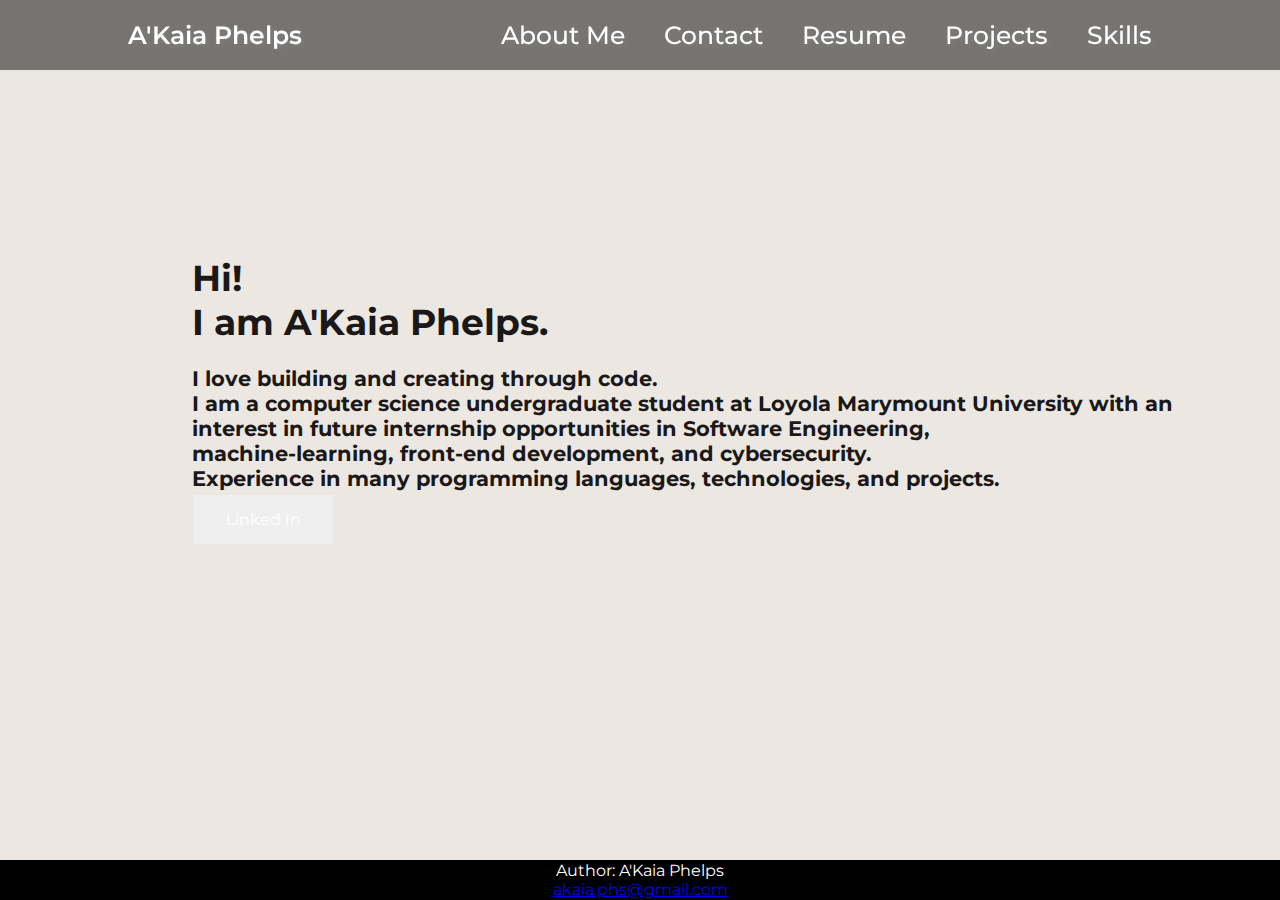
==== index.html @ 72ae5f8c "skillshtml" ====
<!DOCTYPE html>
<html>

<head>
  <meta charset="utf-8">
  <meta name="viewport" content="width=device-width">
  <title>A'Kaia Phelps</title>
  <link href="style.css" rel="stylesheet" type="text/css" />
  <link rel="preconnect" href="https://fonts.googleapis.com">
  <link rel="preconnect" href="https://fonts.gstatic.com" crossorigin>
  <link href="https://fonts.googleapis.com/css2?family=Montserrat:ital,wght@0,100;1,200;1,500;1,900&display=swap"
    rel="stylesheet">

<body>
  <header class="header">
    <a href="index.html" class="logo">A'Kaia Phelps</a>

 
    <nav class="navbar">
      <a href="aboutme.html">About Me</a>
      <a href="contact.html">Contact</a>
      <a href="https://drive.google.com/file/d/1KtLiSH5yRoq--skea6biXR-qxb8FHlxN/view?usp=sharing">Resume</a>
      <a href="projects.html">Projects</a>
      <a href="skills.html">Skills</a>
    </nav>
  </header>
  <section class="home">
    <div class="home-content">
      <div class="welcome">
        <h1>Hi!</h1>
      </div>
      <div class="welcome-content"></div>
      <h1>I am A'Kaia Phelps.</h1>
      <br>
      <h3>I love building and creating through code. </h3>

      <h3>I am a computer science undergraduate student at Loyola Marymount University with an<br>
        interest in future internship opportunities in Software Engineering, <br> machine-learning,
        front-end development, and cybersecurity.<br> Experience in many programming languages, technologies, and
        projects.
      </h3>
      <button class="button button1" onclick="window.open('https://drive.google.com/file/d/1KtLiSH5yRoq--skea6biXR-qxb8FHlxN/view?usp=sharing')">
        Linked In
      </button>
    </div>
  </section>

  <footer class="footer">
    <p>Author: A'Kaia Phelps</p>

  </body>
    <p><a href="mailto:hege@example.com">akaia.phs@gmail.com</a></p>
  </footer>




  <script src="script.js"></script>



</html>
---- style.css ----
* {
    margin: 0;
    padding: 0;
    box-sizing: border-box;
    font-family: 'Montserrat', sans-serif;
    ;
}

body {
    background-color: #ece7e1;
    color: #1a1818;
    ;
}

.header {
    position: fixed;
    top: 0;
    left: 0;
    width: 100%;
    padding: 20px 10%;
    background: rgba(0, 0, 0, 0.5);
    display: flex;
    justify-content: space-between;
    align-items: center;
    z-index: 100;
}

.logo {
    text-shadow: 2px 2px 5px gray;
    position: relative;
    font-size: 25px;
    color: #fff;
    text-decoration: none;
    font-weight: 600;
}

.navbar a {
    text-shadow: 2px 2px 5px gray;
    display: inline-block;
    font-size: 25px;
    color: #fff;
    text-decoration: none;
    font-weight: 500;
    margin-left: 35px;
    transition: .3s;
}

.navbar a:hover {
    color: rgb(33, 218, 144);
}

.home {
    /*align-items: stretch;*/
    position: relative;
    margin-left: 15%;
    margin-top: 20%;
    font-size: large;
    justify-content: space-between;
    font-family: 'Montserrat', sans-serif;
}

.welcome {
    font-family: 'Montserrat', 'Black 900 Italic' sans-serif;
}
.button {
    border: none;
    color: white;
    padding: 15px 32px;
    text-align: center;
    text-decoration: none;
    display: inline-block;
    font-size: 16px;
    margin: 4px 2px;
    cursor: pointer;
  }

  .footer {
    position: fixed;
    bottom: 0;
    width: 100%;
    background-color: black;
    color: white;
    text-align: center;
    padding: 1px;
  }

.contact-me {
        padding: 20px;
        max-width: 600px;
        margin: 0 auto;
      }
      
      .contact-me h2 {
        margin-bottom: 10px;
        text-align: center;
      }
      
      .contact-me form {
        display: flex;
        flex-direction: column;
      }
      
      .contact-me label {
        margin: 8px 0 4px;
      }
      
      .contact-me input,
      .contact-me textarea {
        padding: 8px;
        margin-bottom: 12px;
        border: 1px solid #ccc;
      }
      
      .contact-me button {
        padding: 10px;
        background-color: #2F4F4F;
        color: #fff;
        border: none;
        cursor: pointer;
        width: 100px;
      }
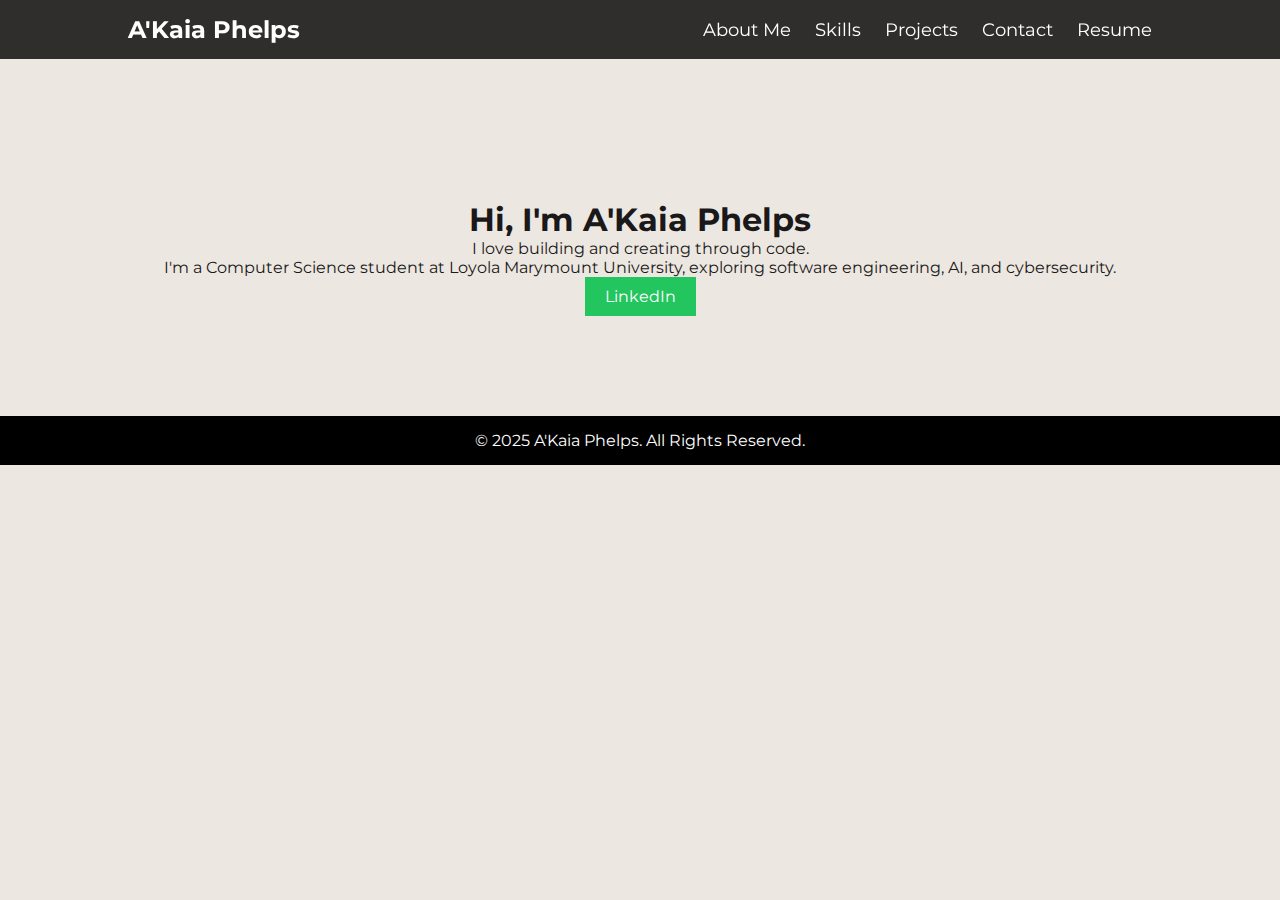
==== commit 3ea64a03: "testing look" ====
--- a/index.html
+++ b/index.html
@@ -1,62 +1,40 @@
 <!DOCTYPE html>
-<html>
-
+<html lang="en">
 <head>
-  <meta charset="utf-8">
+  <meta charset="UTF-8">
   <meta name="viewport" content="width=device-width">
-  <title>A'Kaia Phelps</title>
-  <link href="style.css" rel="stylesheet" type="text/css" />
+  <title>A'Kaia Phelps | Home</title>
+  <link href="style.css" rel="stylesheet">
   <link rel="preconnect" href="https://fonts.googleapis.com">
   <link rel="preconnect" href="https://fonts.gstatic.com" crossorigin>
-  <link href="https://fonts.googleapis.com/css2?family=Montserrat:ital,wght@0,100;1,200;1,500;1,900&display=swap"
-    rel="stylesheet">
+  <link href="https://fonts.googleapis.com/css2?family=Montserrat:wght@200;500;900&display=swap" rel="stylesheet">
+</head>
+<body>
 
-<body>
   <header class="header">
     <a href="index.html" class="logo">A'Kaia Phelps</a>
-
- 
     <nav class="navbar">
       <a href="aboutme.html">About Me</a>
+      <a href="skills.html">Skills</a>
+      <a href="projects.html">Projects</a>
       <a href="contact.html">Contact</a>
       <a href="https://drive.google.com/file/d/1KtLiSH5yRoq--skea6biXR-qxb8FHlxN/view?usp=sharing">Resume</a>
-      <a href="projects.html">Projects</a>
-      <a href="skills.html">Skills</a>
+      
     </nav>
   </header>
+
   <section class="home">
     <div class="home-content">
-      <div class="welcome">
-        <h1>Hi!</h1>
-      </div>
-      <div class="welcome-content"></div>
-      <h1>I am A'Kaia Phelps.</h1>
-      <br>
-      <h3>I love building and creating through code. </h3>
-
-      <h3>I am a computer science undergraduate student at Loyola Marymount University with an<br>
-        interest in future internship opportunities in Software Engineering, <br> machine-learning,
-        front-end development, and cybersecurity.<br> Experience in many programming languages, technologies, and
-        projects.
-      </h3>
-      <button class="button button1" onclick="window.open('https://drive.google.com/file/d/1KtLiSH5yRoq--skea6biXR-qxb8FHlxN/view?usp=sharing')">
-        Linked In
-      </button>
+      <h1>Hi, I'm A'Kaia Phelps</h1>
+      <p>I love building and creating through code.</p>
+      <p>I'm a Computer Science student at Loyola Marymount University, exploring software engineering, AI, and cybersecurity.</p>
+      <button class="button" onclick="window.open('https://www.linkedin.com/in/akaia-phelps')">LinkedIn</button>
     </div>
   </section>
 
   <footer class="footer">
-    <p>Author: A'Kaia Phelps</p>
-
-  </body>
-    <p><a href="mailto:hege@example.com">akaia.phs@gmail.com</a></p>
+    <p>© 2025 A'Kaia Phelps. All Rights Reserved.</p>
   </footer>
 
-
-
-
-  <script src="script.js"></script>
-
-
-
-</html>+</body>
+</html>
--- a/style.css
+++ b/style.css
@@ -1,121 +1,95 @@
+/* Global Styles */
 * {
-    margin: 0;
-    padding: 0;
-    box-sizing: border-box;
-    font-family: 'Montserrat', sans-serif;
-    ;
+  margin: 0;
+  padding: 0;
+  box-sizing: border-box;
+  font-family: 'Montserrat', sans-serif;
 }
 
 body {
-    background-color: #ece7e1;
-    color: #1a1818;
-    ;
+  background-color: #ece7e1;
+  color: #1a1818;
 }
 
+/* Header */
 .header {
-    position: fixed;
-    top: 0;
-    left: 0;
-    width: 100%;
-    padding: 20px 10%;
-    background: rgba(0, 0, 0, 0.5);
-    display: flex;
-    justify-content: space-between;
-    align-items: center;
-    z-index: 100;
+  position: fixed;
+  top: 0;
+  left: 0;
+  width: 100%;
+  padding: 15px 10%;
+  background: rgba(0, 0, 0, 0.8);
+  display: flex;
+  justify-content: space-between;
+  align-items: center;
 }
 
 .logo {
-    text-shadow: 2px 2px 5px gray;
-    position: relative;
-    font-size: 25px;
-    color: #fff;
-    text-decoration: none;
-    font-weight: 600;
+  color: white;
+  font-size: 24px;
+  font-weight: bold;
+  text-decoration: none;
 }
 
 .navbar a {
-    text-shadow: 2px 2px 5px gray;
-    display: inline-block;
-    font-size: 25px;
-    color: #fff;
-    text-decoration: none;
-    font-weight: 500;
-    margin-left: 35px;
-    transition: .3s;
+  color: white;
+  text-decoration: none;
+  font-size: 18px;
+  margin-left: 20px;
+  transition: 0.3s;
 }
 
 .navbar a:hover {
-    color: rgb(33, 218, 144);
+  color: #22c55e;
 }
 
+/* Home Section */
 .home {
-    /*align-items: stretch;*/
-    position: relative;
-    margin-left: 15%;
-    margin-top: 20%;
-    font-size: large;
-    justify-content: space-between;
-    font-family: 'Montserrat', sans-serif;
+  text-align: center;
+  padding: 100px 20px;
+  margin-top: 100px;
 }
 
-.welcome {
-    font-family: 'Montserrat', 'Black 900 Italic' sans-serif;
+.button {
+  background-color: #22c55e;
+  color: white;
+  padding: 10px 20px;
+  border: none;
+  font-size: 16px;
+  cursor: pointer;
+  transition: 0.3s;
 }
-.button {
-    border: none;
-    color: white;
-    padding: 15px 32px;
-    text-align: center;
-    text-decoration: none;
-    display: inline-block;
-    font-size: 16px;
-    margin: 4px 2px;
-    cursor: pointer;
-  }
 
-  .footer {
-    position: fixed;
-    bottom: 0;
-    width: 100%;
-    background-color: black;
-    color: white;
-    text-align: center;
-    padding: 1px;
-  }
+.button:hover {
+  background-color: #1e9b53;
+}
 
+/* Contact Form */
 .contact-me {
-        padding: 20px;
-        max-width: 600px;
-        margin: 0 auto;
-      }
-      
-      .contact-me h2 {
-        margin-bottom: 10px;
-        text-align: center;
-      }
-      
-      .contact-me form {
-        display: flex;
-        flex-direction: column;
-      }
-      
-      .contact-me label {
-        margin: 8px 0 4px;
-      }
-      
-      .contact-me input,
-      .contact-me textarea {
-        padding: 8px;
-        margin-bottom: 12px;
-        border: 1px solid #ccc;
-      }
-      
-      .contact-me button {
-        padding: 10px;
-        background-color: #2F4F4F;
-        color: #fff;
-        border: none;
-        cursor: pointer;
-        width: 100px;
-      }
+  padding: 40px;
+  max-width: 600px;
+  margin: 50px auto;
+  text-align: center;
+}
+
+.contact-me input, 
+.contact-me textarea {
+  width: 100%;
+  padding: 10px;
+  margin-top: 10px;
+}
+
+.contact-me button {
+  background-color: #2F4F4F;
+  color: white;
+  padding: 10px;
+  cursor: pointer;
+}
+
+/* Footer */
+.footer {
+  text-align: center;
+  padding: 15px;
+  background: black;
+  color: white;
+}
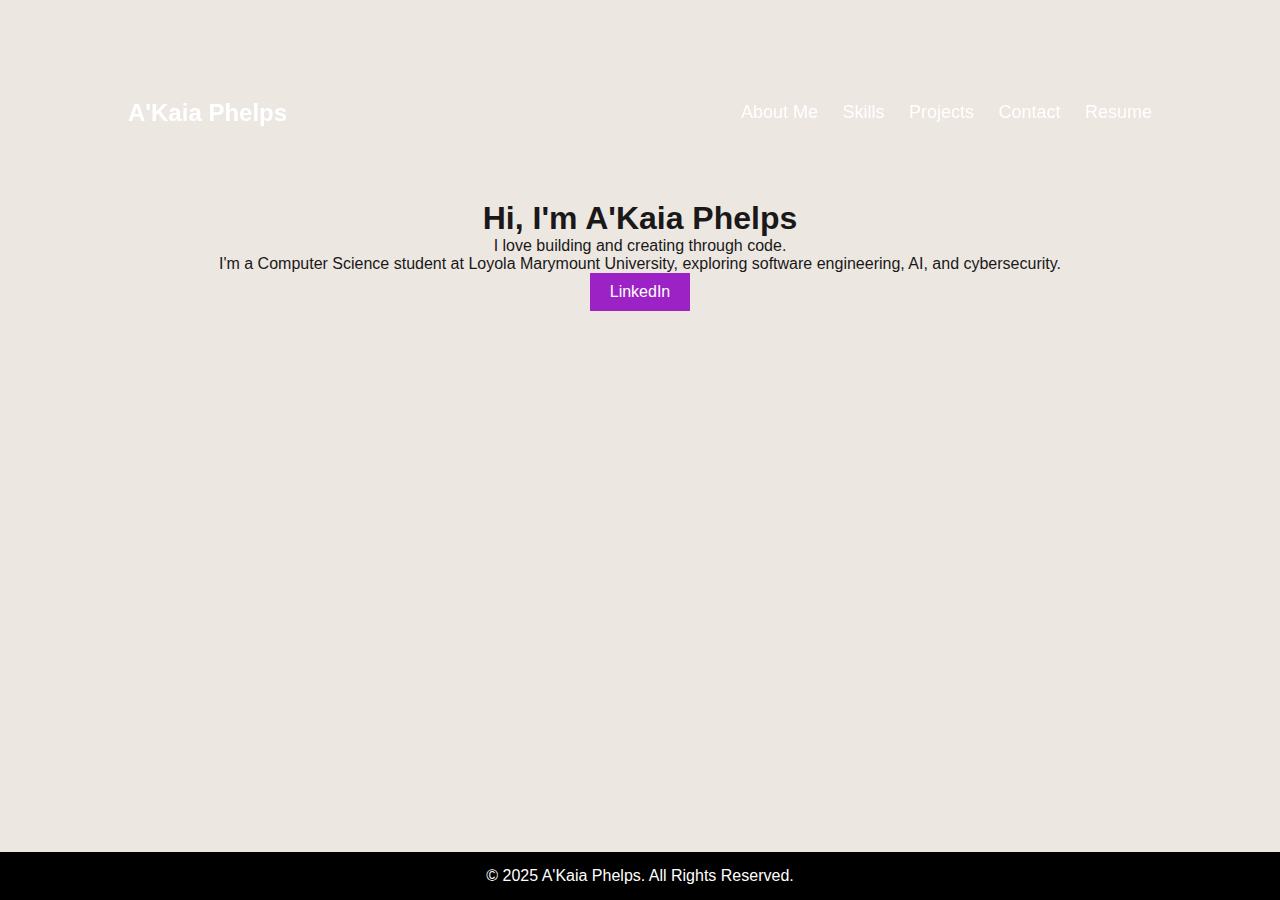
==== commit dc528a5e: "css" ====
--- a/index.html
+++ b/index.html
@@ -28,7 +28,7 @@
       <h1>Hi, I'm A'Kaia Phelps</h1>
       <p>I love building and creating through code.</p>
       <p>I'm a Computer Science student at Loyola Marymount University, exploring software engineering, AI, and cybersecurity.</p>
-      <button class="button" onclick="window.open('https://www.linkedin.com/in/akaia-phelps')">LinkedIn</button>
+      <button class="button" onclick="window.open('https://www.linkedin.com/in/akaiaphelps/')">LinkedIn</button>
     </div>
   </section>
 
--- a/style.css
+++ b/style.css
@@ -3,7 +3,7 @@
   margin: 0;
   padding: 0;
   box-sizing: border-box;
-  font-family: 'Montserrat', sans-serif;
+  font-family: 'Helvetica Neue', sans-serif;
 }
 
 body {
@@ -17,8 +17,9 @@
   top: 0;
   left: 0;
   width: 100%;
+  height: 25vh; /* Set the height to a quarter of the screen */
   padding: 15px 10%;
-  background: rgba(0, 0, 0, 0.8);
+  color: #1a1818;
   display: flex;
   justify-content: space-between;
   align-items: center;
@@ -40,7 +41,7 @@
 }
 
 .navbar a:hover {
-  color: #22c55e;
+  color: #9c22c5;
 }
 
 /* Home Section */
@@ -51,7 +52,7 @@
 }
 
 .button {
-  background-color: #22c55e;
+  background-color: #9c22c5;
   color: white;
   padding: 10px 20px;
   border: none;
@@ -61,7 +62,7 @@
 }
 
 .button:hover {
-  background-color: #1e9b53;
+  background-color: #372a37;
 }
 
 /* Contact Form */
@@ -88,6 +89,9 @@
 
 /* Footer */
 .footer {
+  position: fixed;
+  bottom: 0;
+  width: 100%;
   text-align: center;
   padding: 15px;
   background: black;
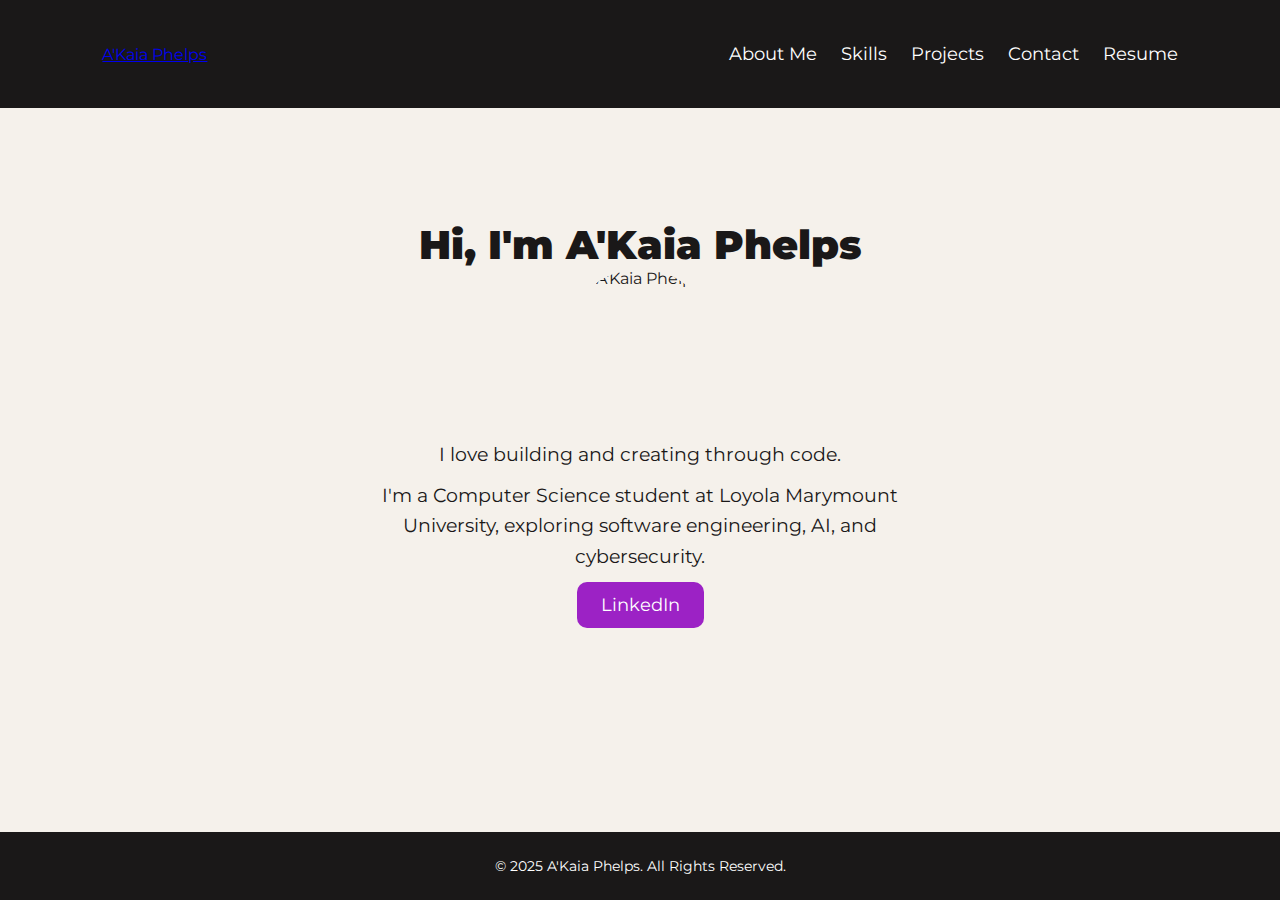
==== commit 94f5a86d: "profile picture" ====
--- a/index.html
+++ b/index.html
@@ -26,6 +26,7 @@
   <section class="home">
     <div class="home-content">
       <h1>Hi, I'm A'Kaia Phelps</h1>
+      <img class="profile-pic" src="personal-website/photos/DSC05898.jpg" alt="A'Kaia Phelps">
       <p>I love building and creating through code.</p>
       <p>I'm a Computer Science student at Loyola Marymount University, exploring software engineering, AI, and cybersecurity.</p>
       <button class="button" onclick="window.open('https://www.linkedin.com/in/akaiaphelps/')">LinkedIn</button>
--- a/style.css
+++ b/style.css
@@ -3,11 +3,11 @@
   margin: 0;
   padding: 0;
   box-sizing: border-box;
-  font-family: 'Helvetica Neue', sans-serif;
+  font-family: 'Montserrat', sans-serif;
 }
 
 body {
-  background-color: #ece7e1;
+  background-color: #f5f1eb;
   color: #1a1818;
 }
 
@@ -17,19 +17,22 @@
   top: 0;
   left: 0;
   width: 100%;
-  height: 25vh; /* Set the height to a quarter of the screen */
-  padding: 15px 10%;
-  color: #1a1818;
+  height: 12vh; /* Slightly reduced height */
+  padding: 10px 8%;
   display: flex;
   justify-content: space-between;
   align-items: center;
+  background: #1a1818; /* Darker for contrast */
 }
 
 .logo {
-  color: white;
-  font-size: 24px;
-  font-weight: bold;
-  text-decoration: none;
+  display: flex;
+  align-items: center;
+}
+
+.logo img {
+  height: 50px;
+  width: auto;
 }
 
 .navbar a {
@@ -41,28 +44,50 @@
 }
 
 .navbar a:hover {
-  color: #9c22c5;
+  color: #c084f5;
 }
 
 /* Home Section */
 .home {
   text-align: center;
   padding: 100px 20px;
-  margin-top: 100px;
+  margin-top: 120px;
+}
+
+.home h1 {
+  font-size: 2.5rem;
+  font-weight: 900;
+}
+
+.home p {
+  font-size: 1.2rem;
+  max-width: 600px;
+  margin: 10px auto;
+  line-height: 1.6;
 }
 
 .button {
   background-color: #9c22c5;
   color: white;
-  padding: 10px 20px;
+  padding: 12px 24px;
   border: none;
-  font-size: 16px;
+  font-size: 18px;
   cursor: pointer;
   transition: 0.3s;
+  border-radius: 10px;
 }
 
 .button:hover {
-  background-color: #372a37;
+  background-color: #7a1b9e;
+}
+
+/* Skills Section */
+.skills ul {
+  display: grid;
+  grid-template-columns: repeat(2, 1fr);
+  gap: 10px;
+  list-style: none;
+  padding: 20px;
 }
 
 /* Contact Form */
@@ -76,15 +101,18 @@
 .contact-me input, 
 .contact-me textarea {
   width: 100%;
-  padding: 10px;
+  padding: 12px;
   margin-top: 10px;
+  border-radius: 5px;
+  border: 1px solid #ccc;
 }
 
 .contact-me button {
   background-color: #2F4F4F;
   color: white;
-  padding: 10px;
+  padding: 12px;
   cursor: pointer;
+  border-radius: 5px;
 }
 
 /* Footer */
@@ -92,8 +120,23 @@
   position: fixed;
   bottom: 0;
   width: 100%;
+  padding: 25px;
+  background: #1a1818;
   text-align: center;
-  padding: 15px;
-  background: black;
+}
+
+.footer p {
   color: white;
+  font-size: 14px;
 }
+
+.profile-pic {
+    width: 150px;
+    height: 150px;
+    border-radius: 50%;
+    object-fit: cover;
+    display: block;
+    margin: 0 auto 20px auto;
+
+}
+
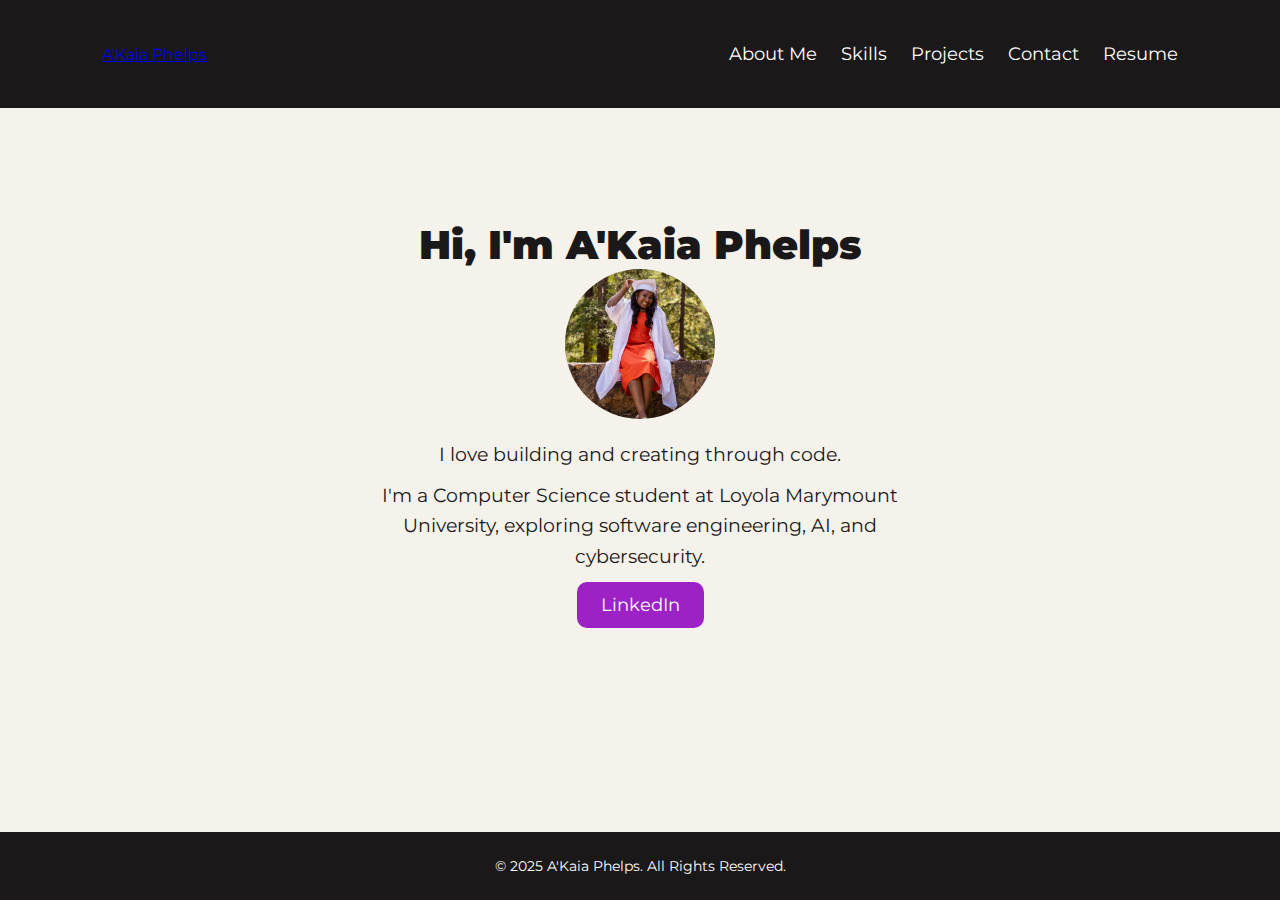
==== commit 4976c6e6: "profile picture" ====
--- a/index.html
+++ b/index.html
@@ -26,7 +26,7 @@
   <section class="home">
     <div class="home-content">
       <h1>Hi, I'm A'Kaia Phelps</h1>
-      <img class="profile-pic" src="personal-website/photos/DSC05898.jpg" alt="A'Kaia Phelps">
+      <img class="profile-pic" src="photos/DSC05898.jpg" alt="A'Kaia Phelps">
       <p>I love building and creating through code.</p>
       <p>I'm a Computer Science student at Loyola Marymount University, exploring software engineering, AI, and cybersecurity.</p>
       <button class="button" onclick="window.open('https://www.linkedin.com/in/akaiaphelps/')">LinkedIn</button>
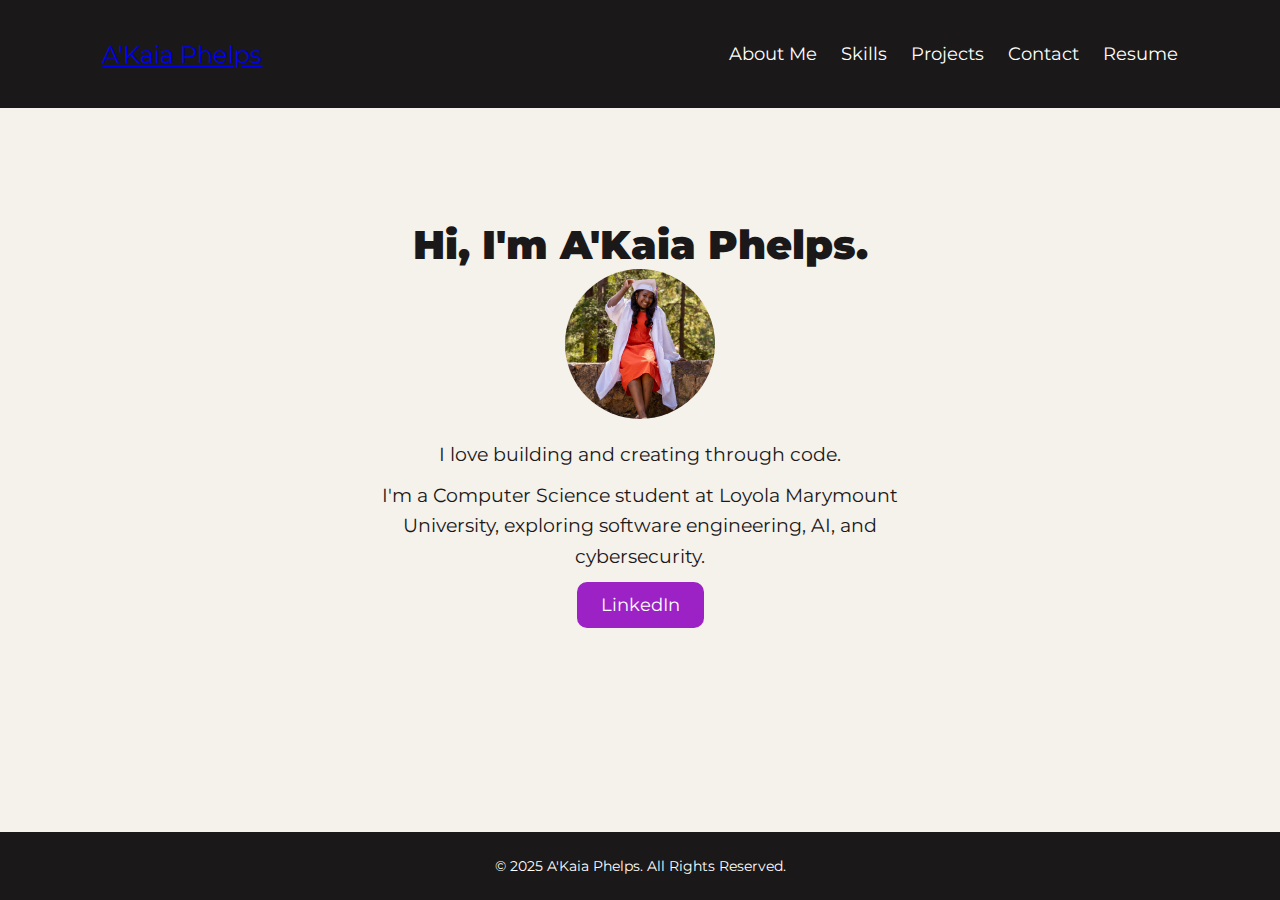
==== commit 79e4713f: "logo sizee" ====
--- a/index.html
+++ b/index.html
@@ -25,7 +25,7 @@
 
   <section class="home">
     <div class="home-content">
-      <h1>Hi, I'm A'Kaia Phelps</h1>
+      <h1>Hi, I'm A'Kaia Phelps.</h1>
       <img class="profile-pic" src="photos/DSC05898.jpg" alt="A'Kaia Phelps">
       <p>I love building and creating through code.</p>
       <p>I'm a Computer Science student at Loyola Marymount University, exploring software engineering, AI, and cybersecurity.</p>
--- a/style.css
+++ b/style.css
@@ -28,6 +28,7 @@
 .logo {
   display: flex;
   align-items: center;
+  font-size: 24px; /* Adjust the size of the text */
 }
 
 .logo img {
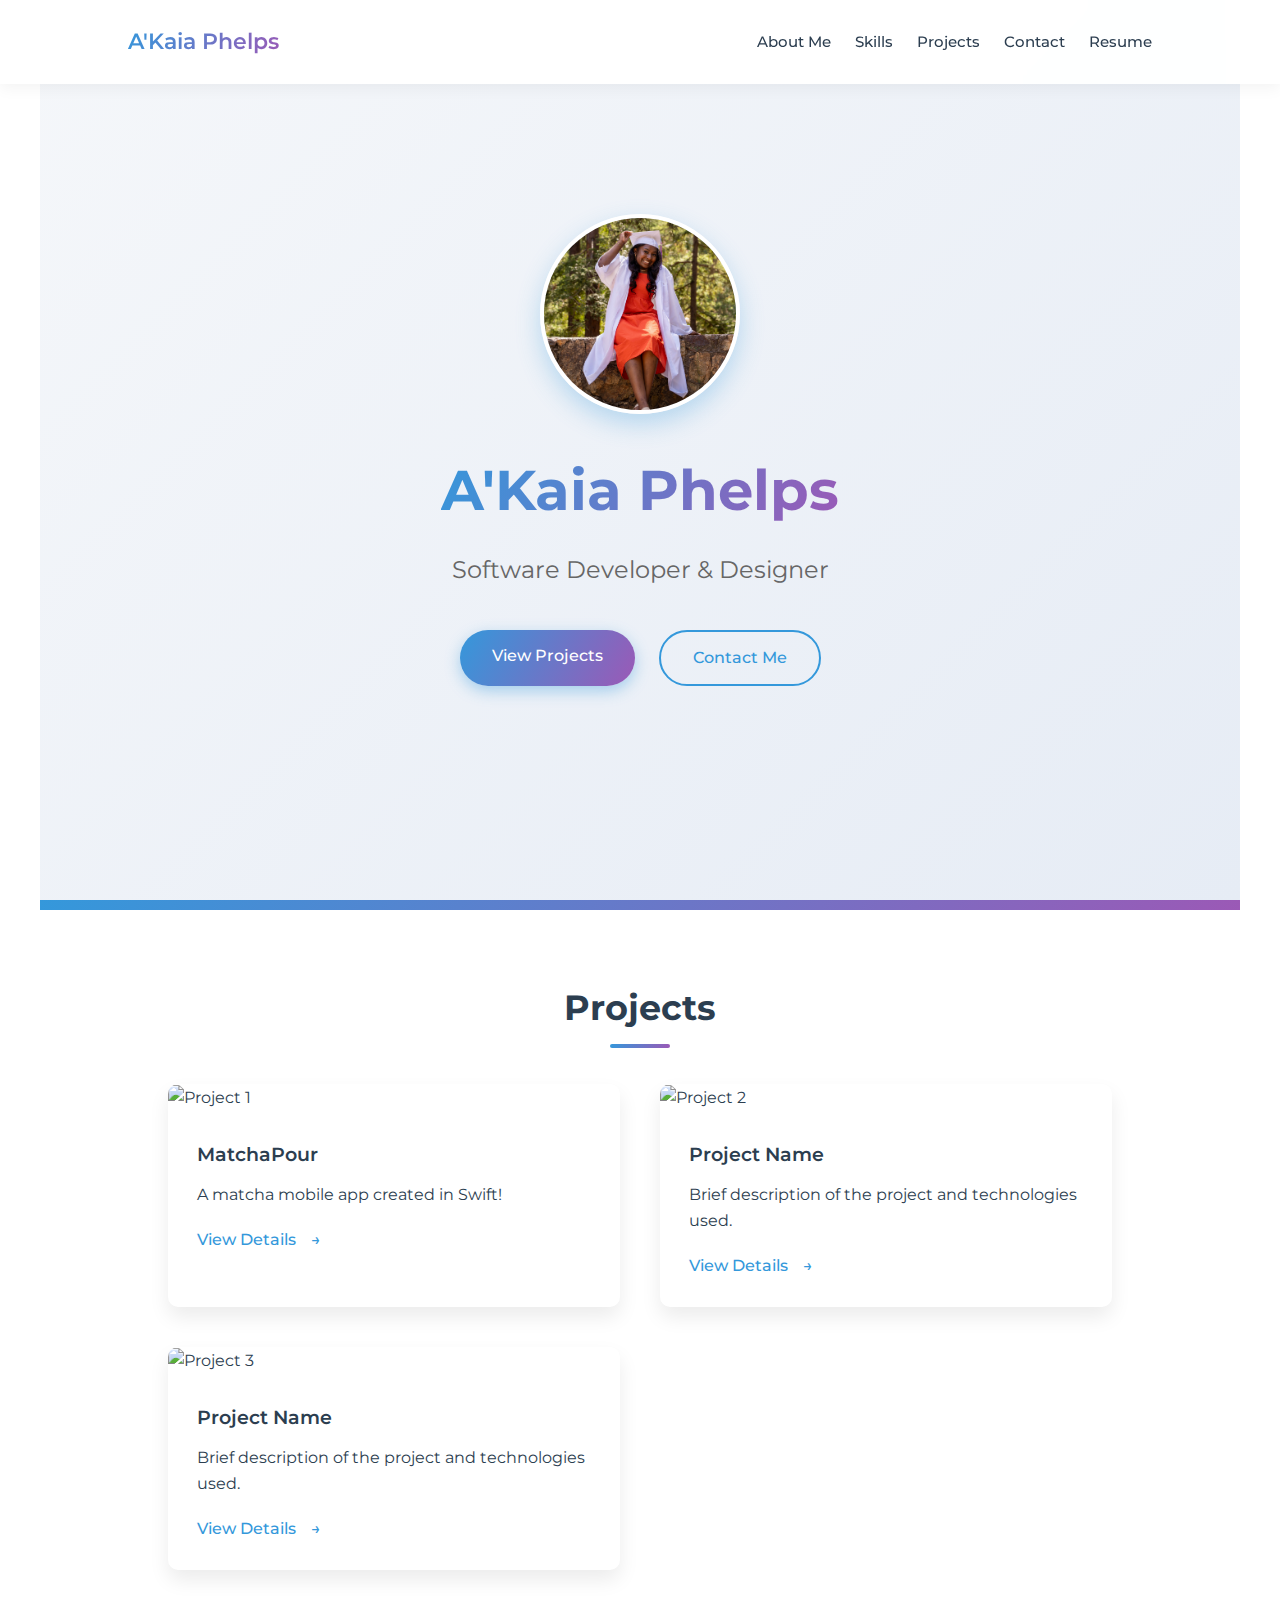
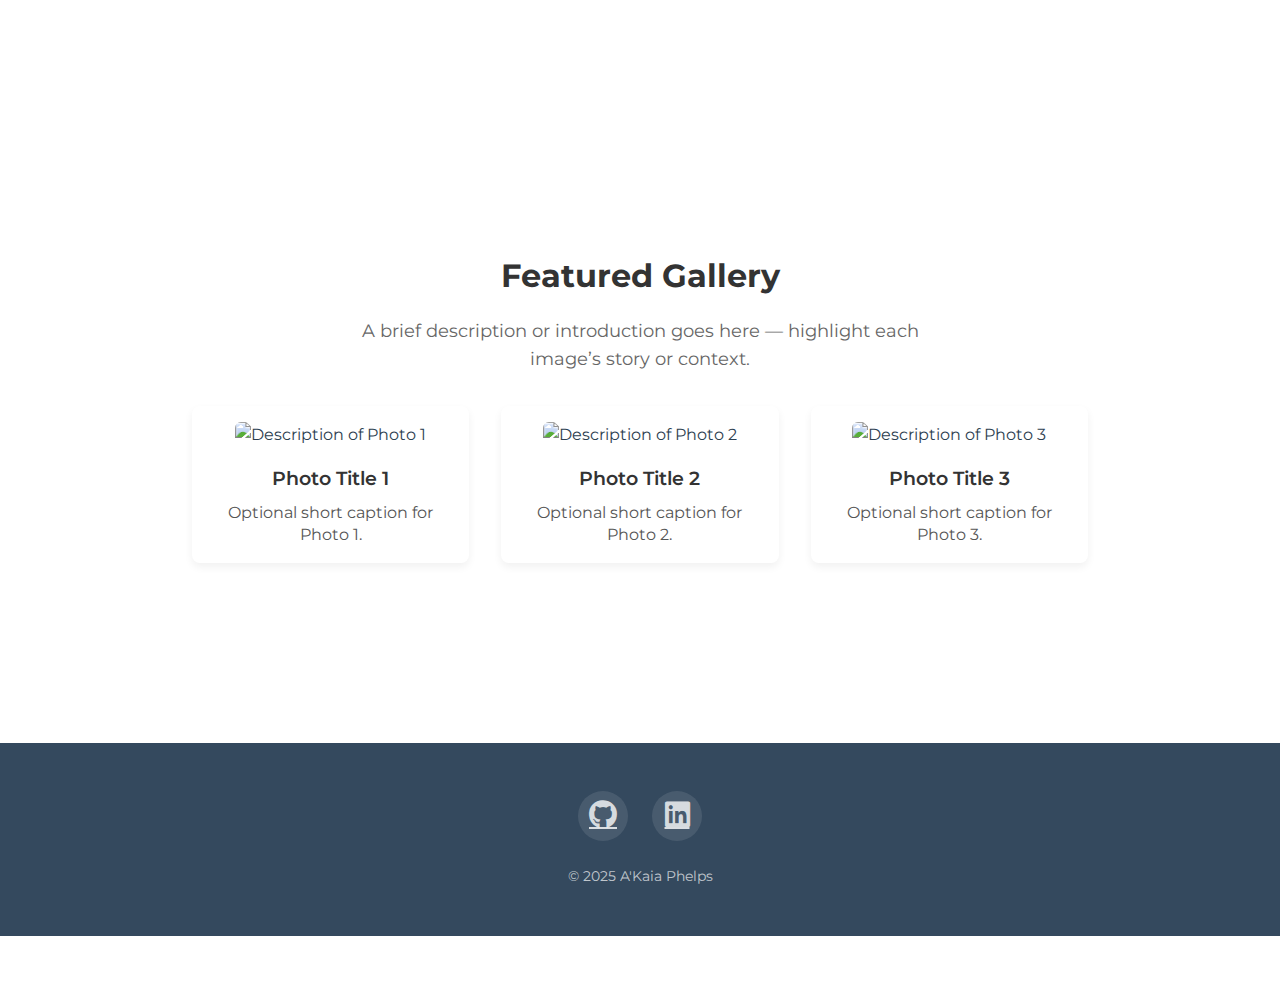
==== commit 29f1c179: "fixing 404 bug" ====
--- a/index.html
+++ b/index.html
@@ -4,10 +4,15 @@
   <meta charset="UTF-8">
   <meta name="viewport" content="width=device-width">
   <title>A'Kaia Phelps | Home</title>
+  <!-- Link to the CSS file -->
   <link href="style.css" rel="stylesheet">
+
+  <!-- google fonts preconnect & font -->
   <link rel="preconnect" href="https://fonts.googleapis.com">
   <link rel="preconnect" href="https://fonts.gstatic.com" crossorigin>
   <link href="https://fonts.googleapis.com/css2?family=Montserrat:wght@200;500;900&display=swap" rel="stylesheet">
+  <!-- font awesome -->
+  <link rel="stylesheet" href="https://cdnjs.cloudflare.com/ajax/libs/font-awesome/6.0.0/css/all.min.css">
 </head>
 <body>
 
@@ -16,26 +21,136 @@
     <nav class="navbar">
       <a href="aboutme.html">About Me</a>
       <a href="skills.html">Skills</a>
-      <a href="projects.html">Projects</a>
+      <a href="index.html">Projects</a>
       <a href="contact.html">Contact</a>
       <a href="https://drive.google.com/file/d/1KtLiSH5yRoq--skea6biXR-qxb8FHlxN/view?usp=sharing">Resume</a>
-      
     </nav>
   </header>
 
-  <section class="home">
-    <div class="home-content">
-      <h1>Hi, I'm A'Kaia Phelps.</h1>
-      <img class="profile-pic" src="photos/DSC05898.jpg" alt="A'Kaia Phelps">
-      <p>I love building and creating through code.</p>
-      <p>I'm a Computer Science student at Loyola Marymount University, exploring software engineering, AI, and cybersecurity.</p>
-      <button class="button" onclick="window.open('https://www.linkedin.com/in/akaiaphelps/')">LinkedIn</button>
+  <!-- hero Section -->
+  <section class="hero">
+    <div class="hero-content">
+      <div class="profile-image">
+        <img src="photos/DSC05898.jpg" alt="A'Kaia Phelps Profile Picture">
+      </div>
+      <h1>A'Kaia Phelps</h1>
+      <p class="tagline">Software Developer & Designer</p>
+      <div class="hero-buttons">
+        <a href="#featured-work" class="btn primary">View Projects</a>
+        <a href="contact.html" class="btn secondary">Contact Me</a>
+      </div>
     </div>
   </section>
 
+  <!-- featured work section -->
+  <section id="featured-work" class="featured-work">
+    <h2>Projects</h2>
+    
+    <div class="project-grid">
+      <!-- Project 1 -->
+      <div class="project-card">
+        <div class="project-image">
+          <img src="images/photo1.jpg" alt="Project 1" loading="lazy" />
+        </div>
+        <div class="project-info">
+          <h3>MatchaPour</h3>
+          <p>A matcha mobile app created in Swift!</p>
+          <a href="https://github.com/akaiap/MatchaPour" class="project-link">View Details</a>
+        </div>
+      </div>
+      
+      <!-- Project 2 -->
+      <div class="project-card">
+        <div class="project-image">
+          <img src="images/photo2.jpg" alt="Project 2" loading="lazy" />
+        </div>
+        <div class="project-info">
+          <h3>Project Name</h3>
+          <p>Brief description of the project and technologies used.</p>
+          <a href="#" class="project-link">View Details</a>
+        </div>
+      </div>
+      
+      <!-- Project 3 -->
+      <div class="project-card">
+        <div class="project-image">
+          <img src="images/photo3.jpg" alt="Project 3" loading="lazy" />
+        </div>
+        <div class="project-info">
+          <h3>Project Name</h3>
+          <p>Brief description of the project and technologies used.</p>
+          <a href="#" class="project-link">View Details</a>
+        </div>
+      </div>
+    </div>
+  </section>
+
+  <!-- main content section -->
+  <section class="home">
+    <!-- Minimal 3-Photo Grid -->
+    <h1 style="display:none;">Hidden Title for SEO</h1>
+   
+
+    <section class="three-photo-showcase">
+      <h2>Featured Gallery</h2>
+      <p class="showcase-intro">
+        A brief description or introduction goes here —
+        highlight each image’s story or context.
+      </p>
+      
+      <div class="image-grid">
+        <!-- Photo 1 -->
+        <div class="image-card">
+          <img src="images/photo1.jpg" alt="Description of Photo 1" />
+          <h3>Photo Title 1</h3>
+          <p>Optional short caption for Photo 1.</p>
+        </div>
+    
+        <!-- Photo 2 -->
+        <div class="image-card">
+          <img src="images/photo2.jpg" alt="Description of Photo 2" />
+          <h3>Photo Title 2</h3>
+          <p>Optional short caption for Photo 2.</p>
+        </div>
+    
+        <!-- Photo 3 -->
+        <div class="image-card">
+          <img src="images/photo3.jpg" alt="Description of Photo 3" />
+          <h3>Photo Title 3</h3>
+          <p>Optional short caption for Photo 3.</p>
+        </div>
+      </div>
+    </section>
+  </section>
+
   <footer class="footer">
-    <p>© 2025 A'Kaia Phelps. All Rights Reserved.</p>
+    <div class="social-links">
+      <a href="https://github.com/akaiap" aria-label="GitHub"><i class="fab fa-github"></i></a>
+      <a href="www.linkedin.com/in/akaiaphelps     " aria-label="LinkedIn"><i class="fab fa-linkedin"></i></a>
+    </div>
+    <p>© 2025 A'Kaia Phelps</p>
   </footer>
 
+  <script>
+    // smooth scrolling
+    document.querySelectorAll('a[href^="#"]').forEach(anchor => {
+      anchor.addEventListener('click', function(e) {
+        e.preventDefault();
+        
+        const targetId = this.getAttribute('href');
+        const targetElement = document.querySelector(targetId);
+        
+        if (targetElement) {
+          const headerHeight = document.querySelector('.header').offsetHeight;
+          const targetPosition = targetElement.getBoundingClientRect().top + window.pageYOffset - headerHeight;
+          
+          window.scrollTo({
+            top: targetPosition,
+            behavior: 'smooth'
+          });
+        }
+      });
+    });
+  </script>
 </body>
 </html>
--- a/style.css
+++ b/style.css
@@ -1,4 +1,24 @@
-/* Global Styles */
+html {
+  scroll-behavior: smooth;
+  scroll-padding-top: 80px; 
+}
+
+:root {
+  --primary-color: #2c3e50;
+  --accent-color: #3498db;
+  --accent-color-2: #9b59b6;
+  --accent-color-3: #e74c3c;
+  --accent-color-4: #27ae60;
+  --text-color: #2c3e50;
+  --light-bg: #f5f7fa;
+  --dark-bg: #34495e;
+  --gradient-1: linear-gradient(120deg, #3498db, #9b59b6);
+  --gradient-2: linear-gradient(120deg, #e74c3c, #f39c12);
+  --border-radius: 10px;
+  --transition: all 0.3s ease;
+  --box-shadow: 0 10px 20px rgba(0,0,0,0.08);
+}
+
 * {
   margin: 0;
   padding: 0;
@@ -7,137 +27,957 @@
 }
 
 body {
-  background-color: #f5f1eb;
-  color: #1a1818;
-}
-
-/* Header */
+  font-family: 'Montserrat', sans-serif;
+  line-height: 1.6;
+  color: var(--text-color);
+  background-color: white;
+  padding-bottom: 60px; 
+}
+
+
 .header {
   position: fixed;
   top: 0;
   left: 0;
   width: 100%;
-  height: 12vh; /* Slightly reduced height */
-  padding: 10px 8%;
+  padding: 1.5rem 10%;
+  background-color: rgba(255, 255, 255, 0.95);
+  backdrop-filter: blur(10px);
   display: flex;
   justify-content: space-between;
   align-items: center;
-  background: #1a1818; /* Darker for contrast */
+  z-index: 100;
+  box-shadow: 0 4px 15px rgba(0,0,0,0.05);
 }
 
 .logo {
+  font-weight: 600;
+  font-size: 1.4rem;
+  color: var(--primary-color);
+  text-decoration: none;
+  background: var(--gradient-1);
+  background-clip: text;
+  -webkit-background-clip: text;
+  color: transparent;
+  transition: var(--transition);
+}
+
+.logo:hover {
+  transform: translateY(-2px);
+}
+
+.navbar {
+  display: flex;
+  gap: 1.5rem;
+}
+
+.navbar a {
+  text-decoration: none;
+  color: var(--text-color);
+  font-weight: 500;
+  font-size: 0.95rem;
+  position: relative;
+  transition: var(--transition);
+}
+
+.navbar a:hover {
+  color: var(--accent-color);
+}
+
+.navbar a::after {
+  content: '';
+  position: absolute;
+  width: 0;
+  height: 2px;
+  bottom: -5px;
+  left: 0;
+  background: var(--gradient-1);
+  transition: var(--transition);
+}
+
+.navbar a:hover::after {
+  width: 100%;
+}
+
+section {
+  padding: 60px 8%;
+  max-width: 1200px;
+  margin: 0 auto;
+}
+
+.home {
+  text-align: center;
+  margin-top: 60px; 
+}
+
+
+.three-photo-showcase {
+  padding: 80px 5%;
+  max-width: 1200px;
+  margin: 0 auto;
+  text-align: center; 
+}
+
+.three-photo-showcase h2 {
+  font-size: 2rem;
+  font-weight: 700;
+  margin-bottom: 1rem;
+  color: #333;
+}
+
+.showcase-intro {
+  font-size: 1.1rem;
+  color: #666;
+  max-width: 600px; 
+  margin: 0 auto 2rem auto; 
+  line-height: 1.6;
+}
+
+.image-grid {
+  display: grid;
+  grid-template-columns: repeat(3, 1fr); 
+  gap: 2rem;
+}
+
+.image-card {
+  background-color: #fff; 
+  border-radius: 8px;
+  box-shadow: 0 4px 8px rgba(0,0,0,0.06); 
+  overflow: hidden; 
+  padding: 1rem; 
+}
+
+.image-card img {
+  width: 100%;
+  height: auto;
+  object-fit: cover;
+  border-radius: 6px; 
+  transition: transform 0.3s ease, opacity 0.3s ease;
+  margin-bottom: 1rem;
+}
+
+.image-card:hover img {
+  transform: scale(1.03);
+  opacity: 0.95;
+}
+
+.image-card h3 {
+  font-size: 1.2rem;
+  margin-bottom: 0.5rem;
+  color: #333;
+  font-weight: 600;
+}
+
+.image-card p {
+  font-size: 1rem;
+  color: #555;
+  line-height: 1.4;
+}
+
+@media (max-width: 900px) {
+  .image-grid {
+    grid-template-columns: repeat(2, 1fr);
+  }
+}
+
+@media (max-width: 600px) {
+  .image-grid {
+    grid-template-columns: 1fr;
+  }
+}
+
+
+.footer {
+  background: #1a1818;
+  text-align: center;
+  padding: 20px;
+  margin-top: 40px;
+  background-color: var(--light-bg);
+  padding: 2rem 10%;
+  text-align: center;
+}
+
+.footer p {
+  color: rgba(255, 255, 255, 0.7);
+  font-size: 0.9rem;
+}
+
+
+
+/* Hero Section */
+.hero {
+  min-height: 100vh;
   display: flex;
   align-items: center;
-  font-size: 24px; /* Adjust the size of the text */
-}
-
-.logo img {
-  height: 50px;
-  width: auto;
-}
-
-.navbar a {
+  justify-content: center;
+  padding: 0 10%;
+  background: linear-gradient(135deg, rgba(245,247,250,1) 0%, rgba(230,236,245,1) 100%);
+  text-align: center;
+}
+
+.profile-image {
+  width: 200px;
+  height: 200px;
+  border-radius: 50%;
+  overflow: hidden;
+  margin: 0 auto 2rem;
+  border: 4px solid white;
+  box-shadow: 0 10px 25px rgba(52, 152, 219, 0.3);
+  transition: transform 0.5s ease;
+}
+
+.profile-image:hover {
+  transform: scale(1.05);
+}
+
+.profile-image img {
+  width: 100%;
+  height: 100%;
+  object-fit: cover;
+}
+
+.hero-content {
+  max-width: 800px;
+}
+
+.hero h1 {
+  font-size: 3.5rem;
+  font-weight: 700;
+  margin-bottom: 1rem;
+  color: var(--primary-color);
+  background: var(--gradient-1);
+  background-clip: text;
+  -webkit-background-clip: text;
+  color: transparent;
+}
+
+.tagline {
+  font-size: 1.5rem;
+  margin-bottom: 2.5rem;
+  color: #666;
+}
+
+.hero-buttons {
+  display: flex;
+  gap: 1.5rem;
+  justify-content: center;
+}
+
+.btn {
+  padding: 0.85rem 2rem;
+  border-radius: 30px;
+  text-decoration: none;
+  font-weight: 500;
+  transition: var(--transition);
+}
+
+.primary {
+  background: var(--gradient-1);
   color: white;
+  box-shadow: 0 5px 15px rgba(52, 152, 219, 0.4);
+}
+
+.primary:hover {
+  transform: translateY(-3px);
+  box-shadow: 0 8px 20px rgba(52, 152, 219, 0.5);
+}
+
+.secondary {
+  border: 2px solid var(--accent-color);
+  color: var(--accent-color);
+  background: transparent;
+}
+
+.secondary:hover {
+  background-color: rgba(52, 152, 219, 0.1);
+  transform: translateY(-3px);
+}
+
+/* Featured Work Section */
+.featured-work {
+  padding: 5rem 10%;
+  background-color: white;
+  position: relative;
+}
+
+.featured-work::before {
+  content: '';
+  position: absolute;
+  top: 0;
+  left: 0;
+  width: 100%;
+  height: 10px;
+  background: var(--gradient-1);
+}
+
+.featured-work h2 {
+  font-size: 2.2rem;
+  margin-bottom: 3rem;
+  text-align: center;
+  position: relative;
+  color: var(--primary-color);
+}
+
+.featured-work h2::after {
+  content: '';
+  position: absolute;
+  width: 60px;
+  height: 4px;
+  background: var(--gradient-1);
+  bottom: -12px;
+  left: 50%;
+  transform: translateX(-50%);
+  border-radius: 2px;
+}
+
+.project-grid {
+  display: grid;
+  grid-template-columns: repeat(auto-fit, minmax(320px, 1fr));
+  gap: 2.5rem;
+}
+
+.project-card {
+  border-radius: var(--border-radius);
+  overflow: hidden;
+  box-shadow: var(--box-shadow);
+  transition: var(--transition);
+  background-color: white;
+  position: relative;
+}
+
+.project-card:hover {
+  transform: translateY(-10px);
+  box-shadow: 0 15px 30px rgba(0,0,0,0.12);
+}
+
+.project-image img {
+  width: 100%;
+  height: 220px;
+  object-fit: cover;
+  vertical-align: middle;
+  transition: transform 0.8s ease;
+}
+
+.project-card:hover .project-image img {
+  transform: scale(1.05);
+}
+
+.project-info {
+  padding: 1.8rem;
+}
+
+.project-info h3 {
+  margin-bottom: 0.8rem;
+  color: var(--primary-color);
+  font-weight: 600;
+}
+
+.project-link {
+  display: inline-block;
+  margin-top: 1.2rem;
+  color: var(--accent-color);
   text-decoration: none;
-  font-size: 18px;
-  margin-left: 20px;
-  transition: 0.3s;
-}
-
-.navbar a:hover {
-  color: #c084f5;
-}
-
-/* Home Section */
-.home {
-  text-align: center;
-  padding: 100px 20px;
-  margin-top: 120px;
-}
-
-.home h1 {
-  font-size: 2.5rem;
-  font-weight: 900;
-}
-
-.home p {
-  font-size: 1.2rem;
-  max-width: 600px;
-  margin: 10px auto;
-  line-height: 1.6;
-}
-
-.button {
-  background-color: #9c22c5;
+  font-weight: 500;
+  transition: var(--transition);
+  position: relative;
+  padding-right: 25px;
+}
+
+.project-link::after {
+  content: '→';
+  position: absolute;
+  right: 0;
+  top: 50%;
+  transform: translateY(-50%);
+  transition: transform 0.3s ease;
+}
+
+.project-link:hover {
+  color: var(--accent-color-2);
+}
+
+.project-link:hover::after {
+  transform: translate(5px, -50%);
+}
+
+.skills-hero {
+  padding: 120px 10% 60px;
+  background: var(--gradient-1);
+  text-align: center;
   color: white;
-  padding: 12px 24px;
-  border: none;
-  font-size: 18px;
-  cursor: pointer;
-  transition: 0.3s;
-  border-radius: 10px;
-}
-
-.button:hover {
-  background-color: #7a1b9e;
-}
-
-/* Skills Section */
-.skills ul {
+}
+
+.skills-hero h1 {
+  font-size: 3rem;
+  margin-bottom: 1rem;
+  text-shadow: 0 2px 10px rgba(0,0,0,0.1);
+}
+
+.skills-section {
+  padding: 5rem 10%;
+}
+
+.skill-category {
+  margin-bottom: 4rem;
+  border-radius: var(--border-radius);
+  padding: 2.5rem;
+  background-color: white;
+  box-shadow: var(--box-shadow);
+}
+
+.gradient-bg {
+  background: linear-gradient(135deg, rgba(255,255,255,1) 0%, rgba(240,249,255,1) 100%);
+}
+
+.skill-category h2 {
+  display: flex;
+  align-items: center;
+  font-size: 1.8rem;
+  margin-bottom: 2rem;
+  color: var(--primary-color);
+}
+
+.skill-category h2 i {
+  margin-right: 12px;
+  color: var(--accent-color);
+}
+
+.skills-grid {
   display: grid;
-  grid-template-columns: repeat(2, 1fr);
-  gap: 10px;
-  list-style: none;
-  padding: 20px;
-}
-
-/* Contact Form */
-.contact-me {
-  padding: 40px;
-  max-width: 600px;
-  margin: 50px auto;
-  text-align: center;
-}
-
-.contact-me input, 
-.contact-me textarea {
-  width: 100%;
-  padding: 12px;
-  margin-top: 10px;
-  border-radius: 5px;
-  border: 1px solid #ccc;
-}
-
-.contact-me button {
-  background-color: #2F4F4F;
+  grid-template-columns: repeat(auto-fill, minmax(280px, 1fr));
+  gap: 2rem;
+}
+
+.skill-card {
+  background-color: white;
+  padding: 1.5rem;
+  border-radius: 15px;
+  box-shadow: 0 5px 15px rgba(0,0,0,0.05);
+  transition: var(--transition);
+}
+
+.skill-card:hover {
+  transform: translateY(-5px);
+  box-shadow: 0 8px 20px rgba(0,0,0,0.1);
+}
+
+.skill-icon {
+  width: 70px;
+  height: 70px;
+  border-radius: 50%;
+  display: flex;
+  align-items: center;
+  justify-content: center;
+  margin-bottom: 1rem;
+  font-size: 2rem;
+}
+
+.skill-icon.javascript {
+  background-color: #f1dc4e;
+  color: #323330;
+}
+
+.skill-icon.python {
+  background: linear-gradient(135deg, #306998 0%, #FFD43B 100%);
   color: white;
-  padding: 12px;
-  cursor: pointer;
-  border-radius: 5px;
+}
+
+.skill-icon.java {
+  background: #5382a1;
+  color: white;
+}
+
+.skill-icon.html {
+  background: #E44D26;
+  color: white;
+}
+
+.skill-icon.css {
+  background: #264DE4;
+  color: white;
+}
+
+.skill-icon.react {
+  background: #61DBFB;
+  color: #282C34;
+}
+
+.skill-level {
+  margin-top: 1rem;
+}
+
+.progress-bar {
+  height: 8px;
+  background-color: #e0e0e0;
+  border-radius: 4px;
+  margin-bottom: 5px;
+  overflow: hidden;
+}
+
+.progress {
+  height: 100%;
+  background: var(--gradient-1);
+  border-radius: 4px;
+}
+
+.skill-level span {
+  font-size: 0.8rem;
+  color: #666;
+  float: right;
+}
+
+.skills-badge-container {
+  display: flex;
+  flex-wrap: wrap;
+  gap: 1rem;
+}
+
+.skill-badge {
+  background: var(--gradient-1);
+  color: white;
+  padding: 0.6rem 1.2rem;
+  border-radius: 30px;
+  font-size: 0.9rem;
+  font-weight: 500;
+  box-shadow: 0 5px 15px rgba(52, 152, 219, 0.2);
+  transition: var(--transition);
+}
+
+.skill-badge:hover {
+  transform: translateY(-3px);
+  box-shadow: 0 8px 20px rgba(52, 152, 219, 0.3);
+}
+
+/* Certifications Section */
+.certifications {
+  padding: 5rem 10%;
+  background-color: var(--light-bg);
+}
+
+.certifications h2 {
+  text-align: center;
+  margin-bottom: 3rem;
+  font-size: 2rem;
+  color: var(--primary-color);
+  position: relative;
+}
+
+.certifications h2::after {
+  content: '';
+  position: absolute;
+  width: 60px;
+  height: 4px;
+  background: var(--gradient-1);
+  bottom: -12px;
+  left: 50%;
+  transform: translateX(-50%);
+  border-radius: 2px;
+}
+
+.certification-grid {
+  display: grid;
+  grid-template-columns: repeat(auto-fill, minmax(300px, 1fr));
+  gap: 2rem;
+}
+
+.certification-card {
+  background-color: white;
+  border-radius: var(--border-radius);
+  padding: 1.5rem;
+  box-shadow: var(--box-shadow);
+  display: flex;
+  align-items: center;
+  transition: var(--transition);
+}
+
+.certification-card:hover {
+  transform: translateY(-5px);
+  box-shadow: 0 15px 30px rgba(0,0,0,0.1);
+}
+
+.certification-logo {
+  width: 60px;
+  height: 60px;
+  background: var(--gradient-1);
+  border-radius: 50%;
+  display: flex;
+  align-items: center;
+  justify-content: center;
+  margin-right: 1.5rem;
+  color: white;
+  font-size: 1.5rem;
+}
+
+.certification-content h3 {
+  color: var(--primary-color);
+  margin-bottom: 0.3rem;
+}
+
+.cert-date {
+  font-size: 0.8rem;
+  color: #666;
 }
 
 /* Footer */
 .footer {
-  position: fixed;
+  background-color: var(--dark-bg);
+  padding: 3rem 10%;
+  text-align: center;
+  color: white;
+}
+
+.social-links {
+  display: flex;
+  justify-content: center;
+  gap: 1.5rem;
+  margin-bottom: 1.5rem;
+}
+
+.social-links a {
+  font-size: 1.8rem;
+  color: rgba(255,255,255,0.8);
+  transition: var(--transition);
+  display: flex;
+  align-items: center;
+  justify-content: center;
+  width: 50px;
+  height: 50px;
+  border-radius: 50%;
+  background-color: rgba(255,255,255,0.1);
+}
+
+.social-links a:hover {
+  color: white;
+  transform: translateY(-5px);
+  background-color: var(--accent-color);
+}
+
+/* About Me Page - Updated with better colors */
+.about-hero {
+  padding: 120px 10% 80px;
+  background: linear-gradient(135deg, #f5f7fa 0%, #e0eafc 100%);
+}
+
+.about-container {
+  display: grid;
+  grid-template-columns: 1fr 2fr;
+  gap: 3rem;
+  align-items: center;
+}
+
+.about-image img {
+  width: 100%;
+  max-width: 350px;
+  border-radius: var(--border-radius);
+  box-shadow: var(--box-shadow);
+}
+
+.about-content h1 {
+  font-size: 2.5rem;
+  margin-bottom: 1.5rem;
+  color: var(--primary-color);
+}
+
+.lead-text {
+  font-size: 1.25rem;
+  color: #555;
+  margin-bottom: 1.5rem;
+}
+
+.about-stats {
+  display: flex;
+  gap: 2rem;
+  margin-top: 2rem;
+}
+
+.stat {
+  text-align: center;
+}
+
+.stat-number {
+  display: block;
+  font-size: 2.5rem;
+  font-weight: 700;
+  color: var(--accent-color);
+}
+
+.stat-label {
+  font-size: 0.875rem;
+  color: #666;
+}
+
+.experience, .personal {
+  padding: 5rem 10%;
+}
+
+.experience {
+  background-color: white;
+}
+
+.personal {
+  background-color: var(--light-bg);
+}
+
+.container {
+  max-width: 1200px;
+  margin: 0 auto;
+}
+
+.experience h2, .personal h2 {
+  text-align: center;
+  margin-bottom: 3rem;
+  position: relative;
+}
+
+.experience h2::after, .personal h2::after {
+  content: '';
+  position: absolute;
+  width: 50px;
+  height: 3px;
+  background-color: var(--accent-color);
+  bottom: -10px;
+  left: 50%;
+  transform: translateX(-50%);
+}
+
+.timeline {
+  position: relative;
+  max-width: 800px;
+  margin: 0 auto;
+}
+
+.timeline::before {
+  content: '';
+  position: absolute;
+  width: 2px;
+  background-color: #e0e0e0;
+  top: 0;
   bottom: 0;
+  left: 20px;
+}
+
+.timeline-item {
+  padding-left: 50px;
+  position: relative;
+  margin-bottom: 2.5rem;
+}
+
+.timeline-dot {
+  position: absolute;
+  width: 15px;
+  height: 15px;
+  left: 14px;
+  background-color: var(--accent-color);
+  border-radius: 50%;
+}
+
+.timeline-content {
+  background-color: white;
+  padding: 1.5rem;
+  border-radius: var(--border-radius);
+  box-shadow: var(--box-shadow);
+}
+
+.timeline-content h3 {
+  margin-bottom: 0.5rem;
+  color: var(--primary-color);
+}
+
+.timeline-date {
+  font-size: 0.875rem;
+  color: #666;
+  margin-bottom: 1rem;
+}
+
+.interests-grid {
+  display: grid;
+  grid-template-columns: repeat(auto-fill, minmax(280px, 1fr));
+  gap: 1.5rem;
+}
+
+.interest-card {
+  background-color: white;
+  padding: 2rem;
+  border-radius: var(--border-radius);
+  box-shadow: var(--box-shadow);
+  text-align: center;
+  transition: var(--transition);
+}
+
+.interest-card:hover {
+  transform: translateY(-5px);
+  box-shadow: 0 12px 25px rgba(0,0,0,0.08);
+}
+
+.interest-icon {
+  font-size: 2.5rem;
+  color: var(--accent-color);
+  margin-bottom: 1rem;
+}
+
+/* Contact Page Styles */
+.contact-hero {
+  padding: 120px 10% 60px;
+  background-color: var(--light-bg);
+  text-align: center;
+}
+
+.contact-section {
+  padding: 5rem 10%;
+}
+
+.contact-grid {
+  display: grid;
+  grid-template-columns: 1fr 1.5fr;
+  gap: 3rem;
+}
+
+.contact-info h2, .contact-form-container h2 {
+  margin-bottom: 2rem;
+  color: var(--primary-color);
+}
+
+.contact-method {
+  display: flex;
+  align-items: flex-start;
+  margin-bottom: 2rem;
+}
+
+.contact-method i {
+  font-size: 1.5rem;
+  color: var(--accent-color);
+  margin-right: 1.5rem;
+  margin-top: 0.25rem;
+}
+
+.contact-method h3 {
+  margin-bottom: 0.5rem;
+  color: var(--primary-color);
+}
+
+.mini-social-links {
+  display: flex;
+  flex-direction: column;
+  gap: 0.5rem;
+}
+
+.mini-social-links a {
+  text-decoration: none;
+  color: var(--text-color);
+  transition: var(--transition);
+}
+
+.mini-social-links a:hover {
+  color: var(--accent-color);
+}
+
+.contact-form {
+  background-color: white;
+  padding: 2rem;
+  border-radius: var(--border-radius);
+  box-shadow: var(--box-shadow);
+}
+
+.form-group {
+  margin-bottom: 1.5rem;
+}
+
+.form-group label {
+  display: block;
+  margin-bottom: 0.5rem;
+  font-weight: 500;
+  color: var(--primary-color);
+}
+
+.form-group input, .form-group textarea {
   width: 100%;
-  padding: 25px;
-  background: #1a1818;
-  text-align: center;
-}
-
-.footer p {
-  color: white;
-  font-size: 14px;
-}
-
-.profile-pic {
+  padding: 0.75rem;
+  border: 1px solid #e0e0e0;
+  border-radius: var(--border-radius);
+  font-family: 'Montserrat', sans-serif;
+  font-size: 1rem;
+  transition: var(--transition);
+}
+
+.form-group input:focus, .form-group textarea:focus {
+  outline: none;
+  border-color: var(--accent-color);
+  box-shadow: 0 0 0 2px rgba(52, 152, 219, 0.2);
+}
+
+/* Responsive styles for About and Contact pages */
+@media (max-width: 900px) {
+  .about-container {
+    grid-template-columns: 1fr;
+    text-align: center;
+  }
+  
+  .about-image {
+    margin: 0 auto;
+  }
+  
+  .about-stats {
+    justify-content: center;
+  }
+  
+  .contact-grid {
+    grid-template-columns: 1fr;
+  }
+  
+  .timeline::before {
+    left: 15px;
+  }
+  
+  .timeline-dot {
+    left: 9px;
+  }
+}
+
+@media (max-width: 768px) {
+  .header {
+    padding: 1rem 5%;
+  }
+  
+  .hero, .skills-section, .featured-work {
+    padding: 3rem 5%;
+  }
+  
+  .hero h1 {
+    font-size: 2.5rem;
+  }
+  
+  .navbar {
+    gap: 1rem;
+  }
+  
+  .profile-image {
     width: 150px;
     height: 150px;
-    border-radius: 50%;
-    object-fit: cover;
-    display: block;
-    margin: 0 auto 20px auto;
-
-}
-
+  }
+}
+
+@media (max-width: 600px) {
+  .hero-buttons {
+    flex-direction: column;
+    gap: 1rem;
+    align-items: center;
+  }
+  
+  .btn {
+    width: 100%;
+    text-align: center;
+  }
+  
+  .skills-grid {
+    grid-template-columns: 1fr;
+  }
+}
+
+/* Active link style */
+.navbar a.active {
+  color: var(--accent-color);
+}
+
+.navbar a.active::after {
+  width: 100%;
+}
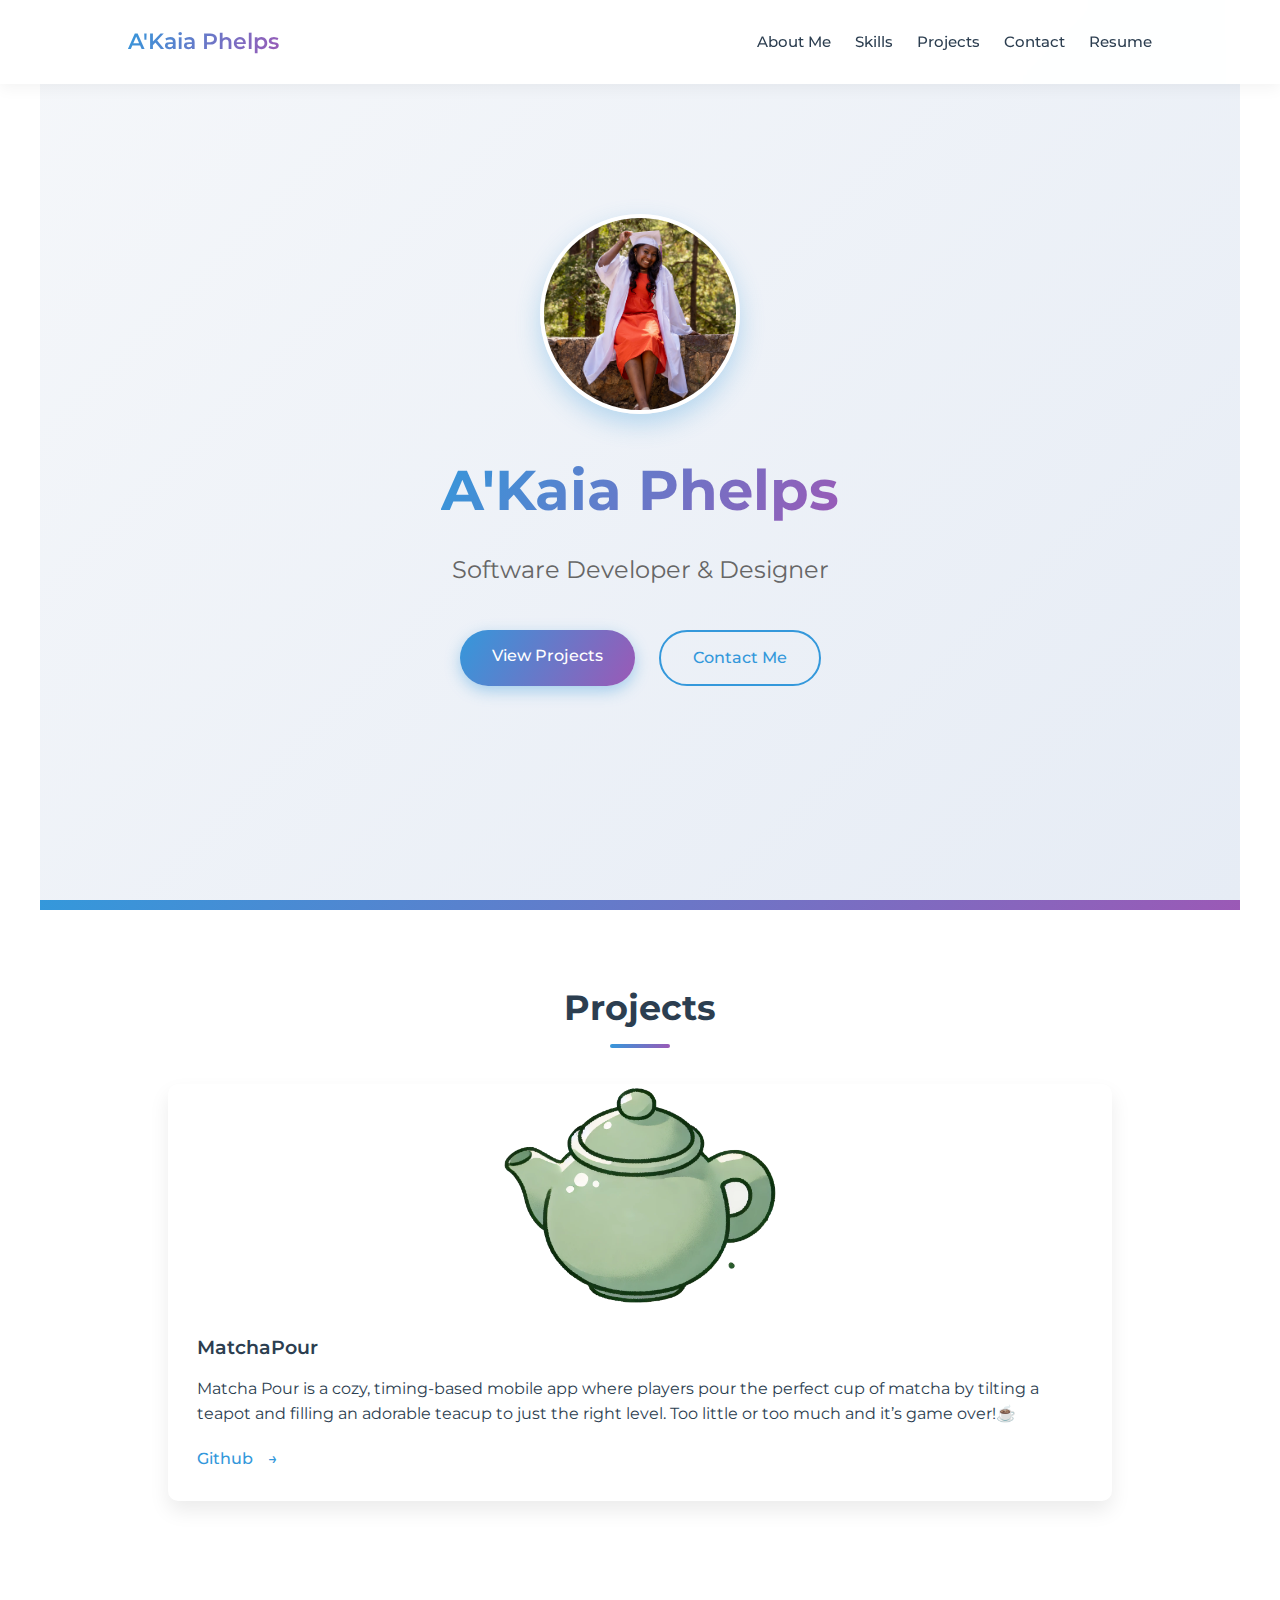
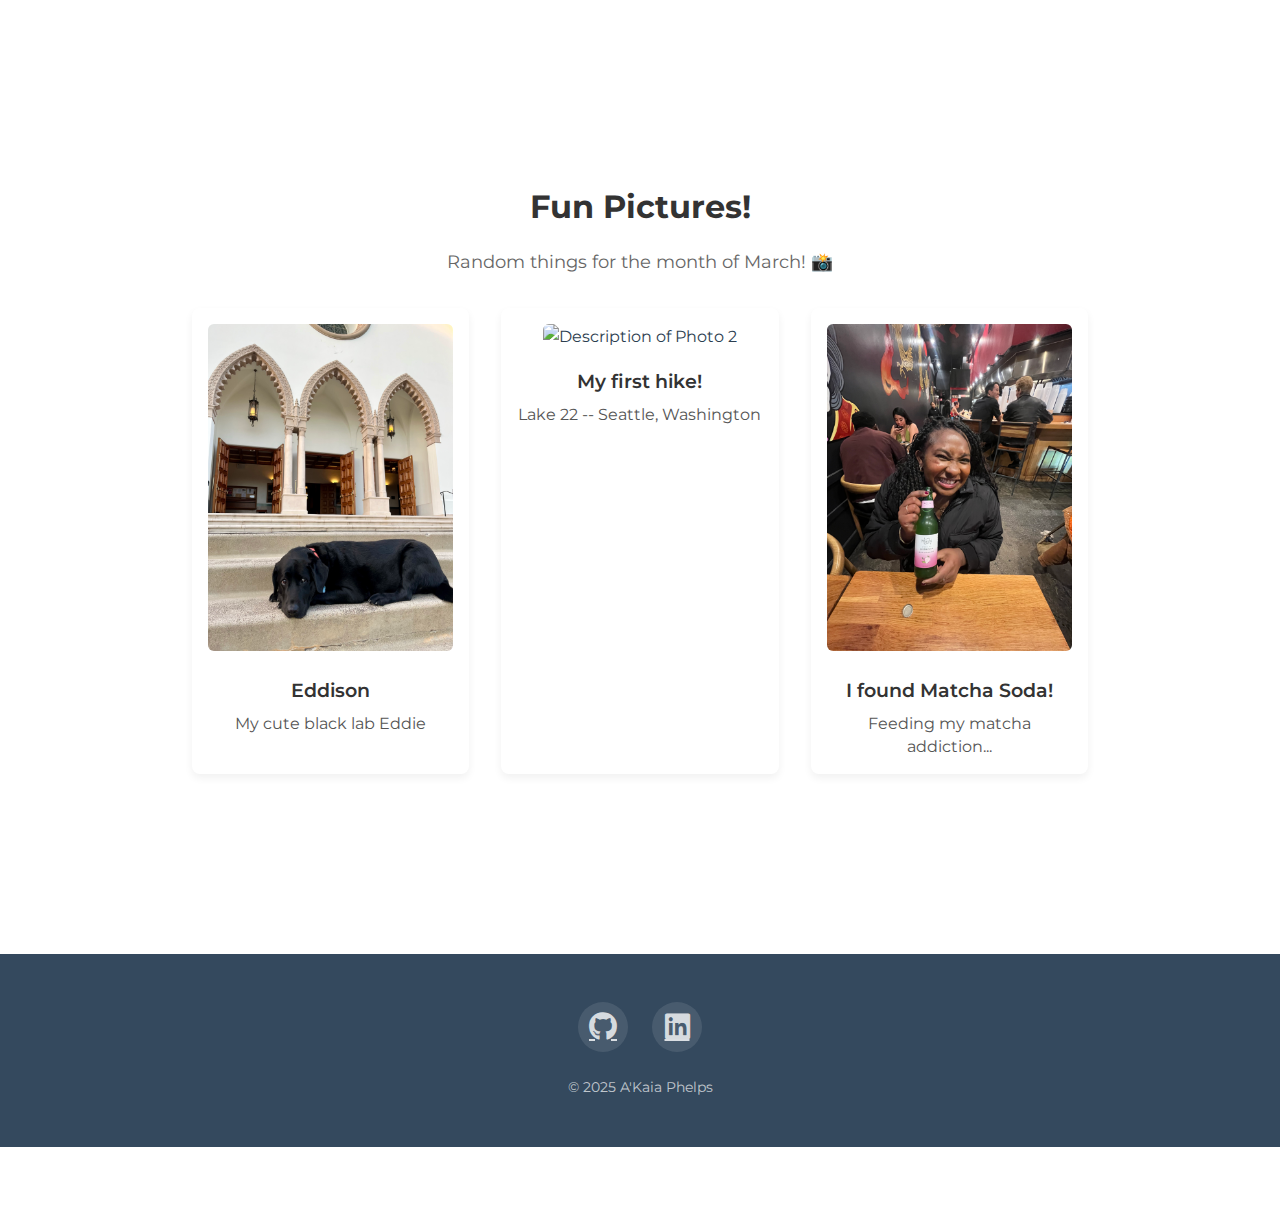
==== commit 1a89ad0b: "editing pictures" ====
--- a/index.html
+++ b/index.html
@@ -21,7 +21,7 @@
     <nav class="navbar">
       <a href="aboutme.html">About Me</a>
       <a href="skills.html">Skills</a>
-      <a href="index.html">Projects</a>
+      <a href="#featured-work">Projects</a>
       <a href="contact.html">Contact</a>
       <a href="https://drive.google.com/file/d/1KtLiSH5yRoq--skea6biXR-qxb8FHlxN/view?usp=sharing">Resume</a>
     </nav>
@@ -50,16 +50,19 @@
       <!-- Project 1 -->
       <div class="project-card">
         <div class="project-image">
-          <img src="images/photo1.jpg" alt="Project 1" loading="lazy" />
+            <img src="photos/teapot copy.png" alt="Project 1" loading="lazy" style="width: 100%; max-width: 300px; display: block; margin: 0 auto;" />
         </div>
         <div class="project-info">
           <h3>MatchaPour</h3>
-          <p>A matcha mobile app created in Swift!</p>
-          <a href="https://github.com/akaiap/MatchaPour" class="project-link">View Details</a>
+          <p>Matcha Pour is a cozy, timing-based mobile app where players pour 
+            the perfect cup of matcha by tilting a teapot and filling an 
+            adorable teacup to just the right level. 
+            Too little or too much and it’s game over!☕️</p>
+          <a href="https://github.com/akaiap/MatchaPour" class="project-link">Github</a>
         </div>
       </div>
       
-      <!-- Project 2 -->
+      <!-- Project 2
       <div class="project-card">
         <div class="project-image">
           <img src="images/photo2.jpg" alt="Project 2" loading="lazy" />
@@ -72,7 +75,7 @@
       </div>
       
       <!-- Project 3 -->
-      <div class="project-card">
+      <!-- <div class="project-card">
         <div class="project-image">
           <img src="images/photo3.jpg" alt="Project 3" loading="lazy" />
         </div>
@@ -82,7 +85,7 @@
           <a href="#" class="project-link">View Details</a>
         </div>
       </div>
-    </div>
+    </div> -->
   </section>
 
   <!-- main content section -->
@@ -92,32 +95,31 @@
    
 
     <section class="three-photo-showcase">
-      <h2>Featured Gallery</h2>
+      <h2>Fun Pictures!</h2>
       <p class="showcase-intro">
-        A brief description or introduction goes here —
-        highlight each image’s story or context.
+        Random things for the month of March! 📸
       </p>
       
       <div class="image-grid">
         <!-- Photo 1 -->
         <div class="image-card">
-          <img src="images/photo1.jpg" alt="Description of Photo 1" />
-          <h3>Photo Title 1</h3>
-          <p>Optional short caption for Photo 1.</p>
+          <img src="photos/Eddie.jpeg" alt="Description of Photo 1" />
+          <h3>Eddison</h3>
+          <p>My cute black lab Eddie</p>
         </div>
     
         <!-- Photo 2 -->
         <div class="image-card">
-          <img src="images/photo2.jpg" alt="Description of Photo 2" />
-          <h3>Photo Title 2</h3>
-          <p>Optional short caption for Photo 2.</p>
+          <img src="photos/Hiking.jpeg" alt="Description of Photo 2" />
+          <h3>My first hike!</h3>
+          <p>Lake 22 -- Seattle, Washington </p>
         </div>
     
         <!-- Photo 3 -->
         <div class="image-card">
-          <img src="images/photo3.jpg" alt="Description of Photo 3" />
-          <h3>Photo Title 3</h3>
-          <p>Optional short caption for Photo 3.</p>
+          <img src="photos/Matchasoda.jpeg" alt="Description of Photo 3" />
+          <h3>I found Matcha Soda!</h3>
+          <p>Feeding my matcha addiction...</p>
         </div>
       </div>
     </section>
